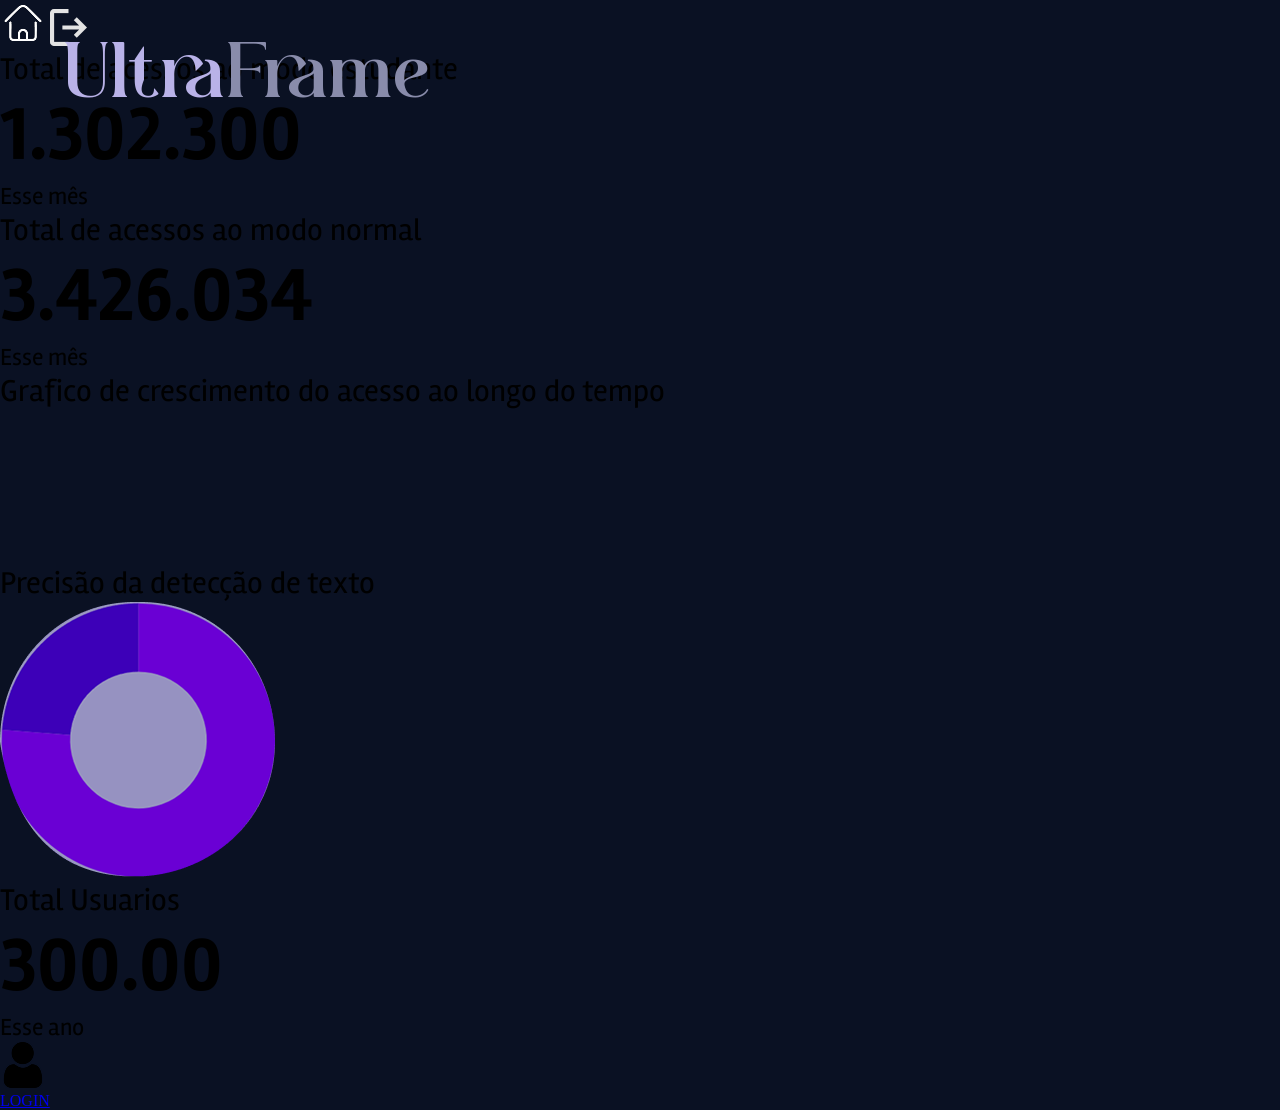
==== index.html @ 5a86b037 "style:Estilizando o titulo" ====
<!DOCTYPE html>
<html lang="en">
<head>
    <meta charset="UTF-8">
    <meta name="viewport" content="width=device-width, initial-scale=1.0">
    <link rel="preconnect" href="https://fonts.googleapis.com">
    <link rel="preconnect" href="https://fonts.gstatic.com" crossorigin>
    <link href="https://fonts.googleapis.com/css2?family=Rambla:ital,wght@0,400;0,700;1,400;1,700&display=swap" rel="stylesheet">
    <!-- Link CSS Externo -->
     <link rel="stylesheet" href="src/css/estilo.css">
    <title>Home</title>
</head>
<body>

    <h1><span>Ultra</span>Frame</h1>

    <main>
        <section class="cards">

            <div id="card_lateral">
                <img src="./src/assets/casa.png" alt="Ícone Casa" id="icone_casa">
                <img src="./src/assets/saida.png" alt="Deslogar" id="icone_saida">
            </div>

            <section id="cards_esquerda">

                <div id="card_estudantes" >
                    <h3>Total de acessos ao modo estudante</h3>
                    <h2>1.302.300</h2>
                    <h4>Esse mês</h4>
                </div>

                <div id="card_normal">
                    <h3>Total de acessos ao modo normal</h3>
                    <h2>3.426.034</h2>
                    <h4>Esse mês</h4>
                </div>

                <div id="grafico_linha">
                    <h3>Grafico de crescimento do acesso ao longo do tempo</h3>
                    <canvas id="grafico"></canvas>
                </div>

            </section>

            <section id="cards_direita">

                <div id="grafico_pizza">
                    <h3>Precisão da detecção de texto</h3>
                    <img src="./src/assets/grafico_pizza.png" alt="Grafico">
                </div>

                <div>
                    <h3>Total Usuarios</h3>
                    <h2>300.00</h2>
                    <h4>Esse ano</h4>
                </div>

                <div id="login">
                    <img src="./src/assets/login.png" alt="Login">
                </div>

            </section>

        </section>

        <nav>
            <a href="./src/pages/login.html">LOGIN</a>
        </nav>
        
    </main>

     <!-- JS EXTERNO -->
     <script src="./src/js/script.js"></script>
</body>
</html>
---- src/css/estilo.css ----
:root{
    --color1:#0A1123;
    --color2:#8387C4;
    --color3:#9692C1;
    --color4:#B9B2E8;
    --color5:#D9D9D9;
    --color6:#898CAB;
    --font-text:Arial, Helvetica, sans-serif;
    --font-family: 'Rambla', sans-serif;
}
@font-face {
    font-family: 'Mikalea';
    src: url('../fonts/Mikalea.ttf') format('truetype');
    font-weight: normal;
    font-style: normal;
}

*{
    margin:0;
    padding:0;
    box-sizing:border-box;
}


h1{
    font-family: 'Mikalea', serif;
    color: var(--color6);
    font-size:78.75px;
    font-weight: 400;
    width: 368px;
    height: 76px;
    position: absolute;
    left: 63px;
    top: 37px;
}

span{
    font-family: 'Mikalea', serif;
    color: var(--color4);
    font-size:78.75px;
}

h2{
    font-family: var(--font-family);
    font-weight: 700;
    font-size: 76.3px;
}

h3{
    font-family: var(--font-family);
    font-weight: 400;
    font-size: 30.7px;
}

h4{
    font-family: var(--font-family);
    font-weight: 400;
    font-size: 23.71px;
}


body{
    background-color: var(--color1);
}
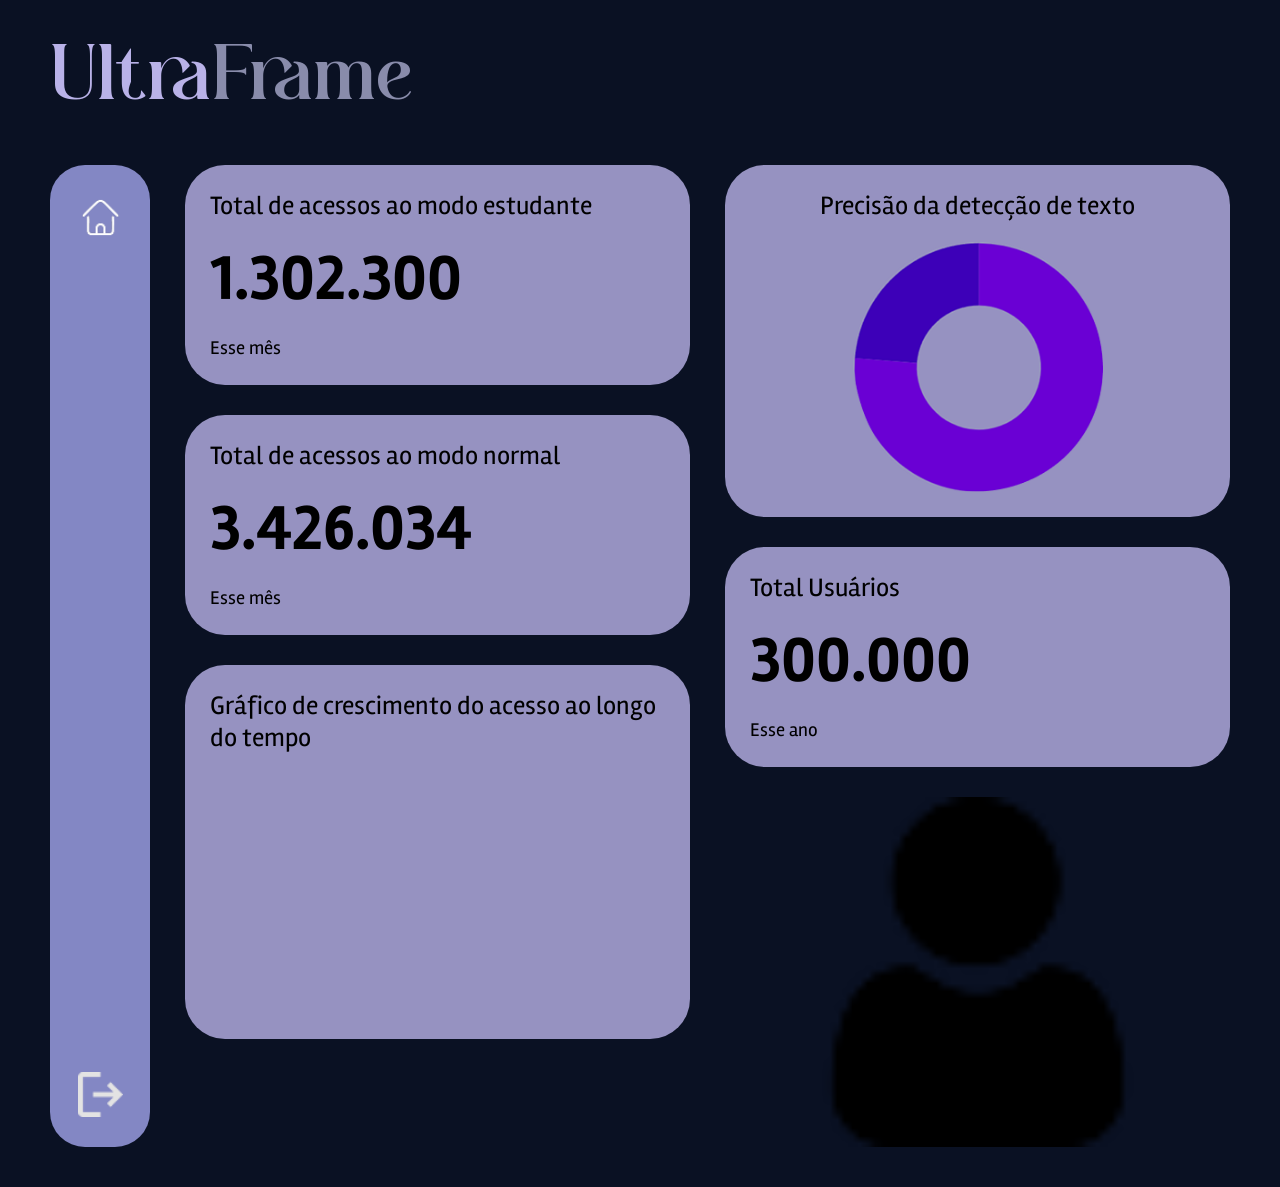
==== commit 76c4f5c4: "style:Estilizando os cards" ====
--- a/index.html
+++ b/index.html
@@ -15,60 +15,81 @@
     <h1><span>Ultra</span>Frame</h1>
 
     <main>
-        <section class="cards">
 
-            <div id="card_lateral">
-                <img src="./src/assets/casa.png" alt="Ícone Casa" id="icone_casa">
-                <img src="./src/assets/saida.png" alt="Deslogar" id="icone_saida">
+    <section class="cards">
+
+        <!-- MENU LATERAL -->
+        <div id="card_lateral">
+            <img src="./src/assets/casa.png" alt="Ícone Casa" id="icone_casa">
+
+            <img src="./src/assets/saida.png" alt="Deslogar" id="icone_saida">
+        </div>
+
+        <!-- CARDS ESQUERDA -->
+        <section id="cards_esquerda">
+
+            <div class="card" id="card_estudantes">
+
+                <h3>Total de acessos ao modo estudante</h3>
+
+                <h2>1.302.300</h2>
+
+                <h4>Esse mês</h4>
+
             </div>
 
-            <section id="cards_esquerda">
+            <div class="card" id="card_normal">
 
-                <div id="card_estudantes" >
-                    <h3>Total de acessos ao modo estudante</h3>
-                    <h2>1.302.300</h2>
-                    <h4>Esse mês</h4>
-                </div>
+                <h3>Total de acessos ao modo normal</h3>
 
-                <div id="card_normal">
-                    <h3>Total de acessos ao modo normal</h3>
-                    <h2>3.426.034</h2>
-                    <h4>Esse mês</h4>
-                </div>
+                <h2>3.426.034</h2>
 
-                <div id="grafico_linha">
-                    <h3>Grafico de crescimento do acesso ao longo do tempo</h3>
-                    <canvas id="grafico"></canvas>
-                </div>
+                <h4>Esse mês</h4>
 
-            </section>
+            </div>
 
-            <section id="cards_direita">
+            <div class="card" id="grafico_linha">
 
-                <div id="grafico_pizza">
-                    <h3>Precisão da detecção de texto</h3>
-                    <img src="./src/assets/grafico_pizza.png" alt="Grafico">
-                </div>
+                <h3>Gráfico de crescimento do acesso ao longo do tempo</h3>
 
-                <div>
-                    <h3>Total Usuarios</h3>
-                    <h2>300.00</h2>
-                    <h4>Esse ano</h4>
-                </div>
+                <canvas id="grafico"></canvas>
 
-                <div id="login">
-                    <img src="./src/assets/login.png" alt="Login">
-                </div>
-
-            </section>
+            </div>
 
         </section>
 
-        <nav>
-            <a href="./src/pages/login.html">LOGIN</a>
-        </nav>
-        
-    </main>
+        <!-- CARDS DIREITA -->
+        <section id="cards_direita">
+
+            <div class="card" id="grafico_pizza">
+
+                <h3>Precisão da detecção de texto</h3>
+
+                <img src="./src/assets/grafico_pizza.png" alt="Gráfico Pizza">
+
+            </div>
+
+            <div class="card" id="usuarios">
+
+                <h3>Total Usuários</h3>
+
+                <h2>300.000</h2>
+
+                <h4>Esse ano</h4>
+
+            </div>
+
+            <div id="login">
+
+                <img src="./src/assets/login.png" alt="Login">
+
+            </div>
+
+        </section>
+
+    </section>
+
+</main>
 
      <!-- JS EXTERNO -->
      <script src="./src/js/script.js"></script>
--- a/src/css/estilo.css
+++ b/src/css/estilo.css
@@ -5,14 +5,13 @@
     --color4:#B9B2E8;
     --color5:#D9D9D9;
     --color6:#898CAB;
-    --font-text:Arial, Helvetica, sans-serif;
-    --font-family: 'Rambla', sans-serif;
-}
+
+    --font-family:'Rambla', sans-serif;
+}
+
 @font-face {
-    font-family: 'Mikalea';
-    src: url('../fonts/Mikalea.ttf') format('truetype');
-    font-weight: normal;
-    font-style: normal;
+    font-family:'Mikalea';
+    src:url('../fonts/Mikalea.ttf') format('truetype');
 }
 
 *{
@@ -21,44 +20,218 @@
     box-sizing:border-box;
 }
 
+body{
+    background-color:var(--color1);
+    padding:40px 50px;
+    min-height:100vh;
+}
+
+/* TITULO */
 
 h1{
-    font-family: 'Mikalea', serif;
-    color: var(--color6);
-    font-size:78.75px;
-    font-weight: 400;
-    width: 368px;
-    height: 76px;
-    position: absolute;
-    left: 63px;
-    top: 37px;
+    font-family:'Mikalea', serif;
+    font-size:78px;
+    font-weight:400;
+
+    color:var(--color6);
+
+    margin-bottom:50px;
 }
 
 span{
-    font-family: 'Mikalea', serif;
-    color: var(--color4);
-    font-size:78.75px;
-}
+    color:var(--color4);
+}
+
+/* TEXTOS */
 
 h2{
-    font-family: var(--font-family);
-    font-weight: 700;
-    font-size: 76.3px;
+    font-family:var(--font-family);
+    font-size:clamp(40px, 5vw, 76px);
+    font-weight:700;
 }
 
 h3{
-    font-family: var(--font-family);
-    font-weight: 400;
-    font-size: 30.7px;
+    font-family:var(--font-family);
+    font-size:clamp(18px, 2vw, 30px);
+    font-weight:400;
 }
 
 h4{
-    font-family: var(--font-family);
-    font-weight: 400;
-    font-size: 23.71px;
-}
-
-
-body{
-    background-color: var(--color1);
+    font-family:var(--font-family);
+    font-size:clamp(14px, 1.5vw, 23px);
+    font-weight:400;
+}
+
+/* AREA GERAL */
+
+.cards{
+    display:flex;
+    gap:35px;
+    align-items:stretch; /* faz tudo acompanhar altura */
+}
+
+/* MENU LATERAL */
+
+#card_lateral{
+    width:100px;
+
+    background-color:var(--color2);
+
+    border-radius:35px;
+
+    display:flex;
+    flex-direction:column;
+    justify-content:space-between;
+    align-items:center;
+
+    padding:30px 0;
+
+    align-self:stretch; /* acompanha toda altura */
+}
+
+/* COLUNAS */
+
+#cards_esquerda,
+#cards_direita{
+    flex:1;
+
+    display:flex;
+    flex-direction:column;
+
+    gap:30px;
+}
+
+/* LOGIN */
+
+#login{
+    display:flex;
+
+    justify-content:flex-end; /* joga pra direita */
+    align-items:flex-start;   /* joga pra cima */
+
+    width:100%;
+}
+
+#login img{
+    width:100%;
+    max-width:350px;
+}
+/* MENU LATERAL */
+
+#card_lateral{
+    width:100px;
+    min-height:80vh;
+
+    background-color:var(--color2);
+
+    border-radius:35px;
+
+    display:flex;
+    flex-direction:column;
+    justify-content:space-between;
+    align-items:center;
+
+    padding:30px 0;
+}
+
+/* ICONES */
+
+#icone_casa,
+#icone_saida{
+    width:45px;
+}
+
+/* COLUNAS */
+
+#cards_esquerda,
+#cards_direita{
+    flex:1;
+
+    display:flex;
+    flex-direction:column;
+
+    gap:30px;
+}
+
+/* CARDS */
+
+.card{
+    background-color:var(--color3);
+
+    border-radius:40px;
+
+    padding:25px;
+
+    width:100%;
+}
+
+/* CARDS DE TEXTO */
+
+#card_estudantes,
+#card_normal,
+#usuarios{
+    min-height:220px;
+
+    display:flex;
+    flex-direction:column;
+}
+
+/* H2 NO MEIO */
+
+#card_estudantes h2,
+#card_normal h2,
+#usuarios h2{
+    margin:auto 0;
+}
+
+/* GRAFICO LINHA */
+
+#grafico_linha{
+    min-height:350px;
+
+    display:flex;
+    flex-direction:column;
+
+    align-items:center;
+
+    gap:20px;
+}
+
+#grafico{
+    width:90% !important;
+    height:240px !important;
+}
+
+/* GRAFICO PIZZA */
+
+#grafico_pizza{
+    min-height:350px;
+
+    display:flex;
+    flex-direction:column;
+
+    justify-content:center;
+    align-items:center;
+
+    text-align:center;
+
+    gap:20px;
+}
+
+#grafico_pizza img{
+    width:70%;
+    max-width:250px;
+}
+
+/* LOGIN */
+
+#login{
+    display:flex;
+    justify-content:center;
+    align-items:center;
+}
+
+#login img{
+    width:100%;
+    max-width:350px;
 }
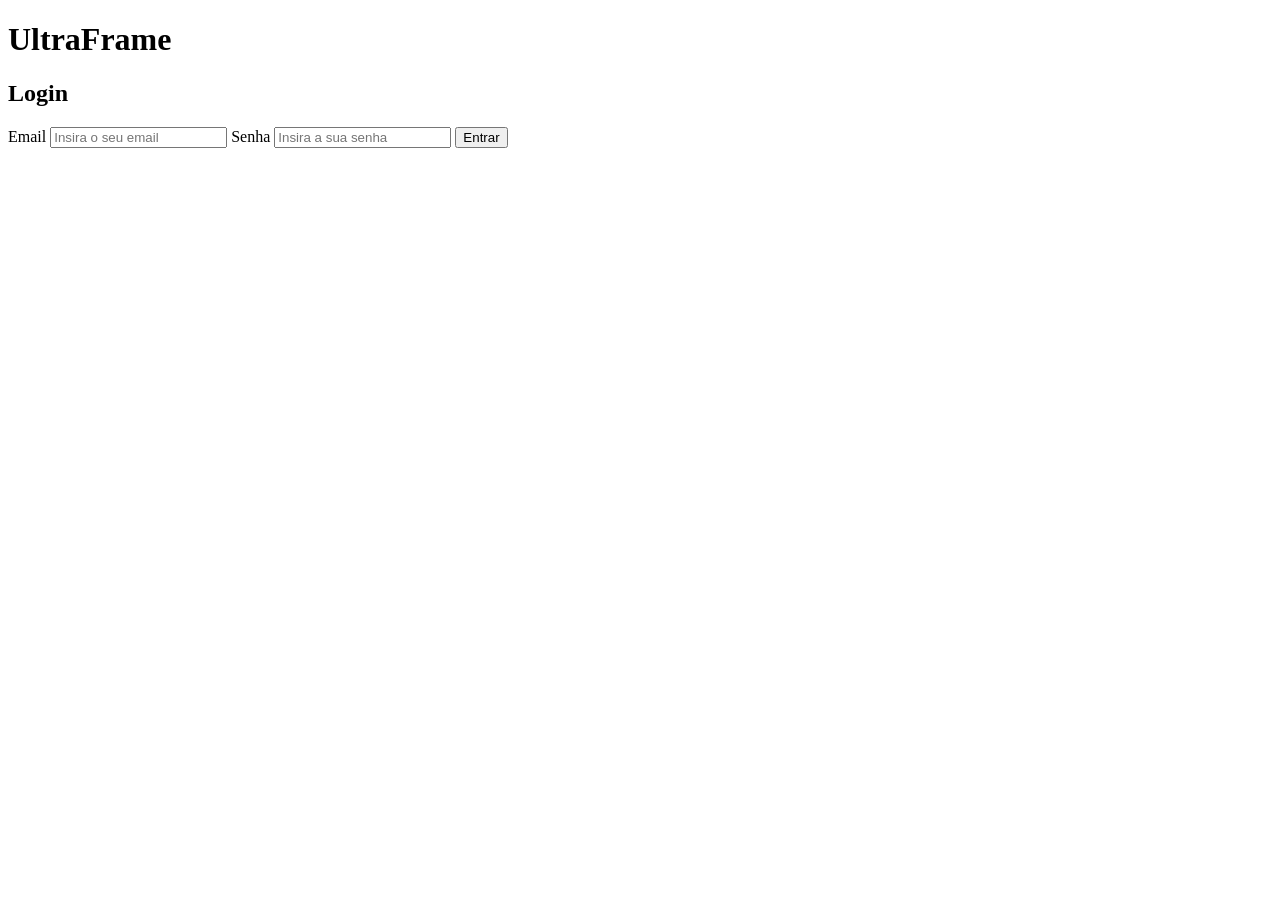
==== commit f070e35b: "fix: Arrumando os caminhos" ====
--- a/index.html
+++ b/index.html
@@ -6,92 +6,50 @@
     <link rel="preconnect" href="https://fonts.googleapis.com">
     <link rel="preconnect" href="https://fonts.gstatic.com" crossorigin>
     <link href="https://fonts.googleapis.com/css2?family=Rambla:ital,wght@0,400;0,700;1,400;1,700&display=swap" rel="stylesheet">
-    <!-- Link CSS Externo -->
-     <link rel="stylesheet" href="src/css/estilo.css">
-    <title>Home</title>
+
+    <!-- CSS EXTERNO -->
+     <link rel="stylesheet" href="../css/login.css">
+
+    <title>UltraFrame</title>
 </head>
 <body>
+    <div class="container">
+        <!-- LOGO -->
+         <h1 class="logo">
+            <span class="ultra">Ultra</span>Frame 
+         </h1>
 
-    <h1><span>Ultra</span>Frame</h1>
+         <!-- CAIXA DE LOGIN -->
+          <div class="login-box">
+            <h2>Login</h2>
 
-    <main>
+             <!-- EMAIL -->
+            <label>Email</label>
 
-    <section class="cards">
+            <input 
+                type="email"
+                placeholder="Insira o seu email"
+            >
 
-        <!-- MENU LATERAL -->
-        <div id="card_lateral">
-            <img src="./src/assets/casa.png" alt="Ícone Casa" id="icone_casa">
+            <!-- SENHA -->
+             <label>Senha</label>
 
-            <img src="./src/assets/saida.png" alt="Deslogar" id="icone_saida">
-        </div>
+            <input 
+                type="password"
+                placeholder="Insira a sua senha"
+            >
 
-        <!-- CARDS ESQUERDA -->
-        <section id="cards_esquerda">
+            <!-- BOTÃO -->
+             <button>
+                Entrar
+             </button>
 
-            <div class="card" id="card_estudantes">
+          </div>
 
-                <h3>Total de acessos ao modo estudante</h3>
+    </div>
 
-                <h2>1.302.300</h2>
-
-                <h4>Esse mês</h4>
-
-            </div>
-
-            <div class="card" id="card_normal">
-
-                <h3>Total de acessos ao modo normal</h3>
-
-                <h2>3.426.034</h2>
-
-                <h4>Esse mês</h4>
-
-            </div>
-
-            <div class="card" id="grafico_linha">
-
-                <h3>Gráfico de crescimento do acesso ao longo do tempo</h3>
-
-                <canvas id="grafico"></canvas>
-
-            </div>
-
-        </section>
-
-        <!-- CARDS DIREITA -->
-        <section id="cards_direita">
-
-            <div class="card" id="grafico_pizza">
-
-                <h3>Precisão da detecção de texto</h3>
-
-                <img src="./src/assets/grafico_pizza.png" alt="Gráfico Pizza">
-
-            </div>
-
-            <div class="card" id="usuarios">
-
-                <h3>Total Usuários</h3>
-
-                <h2>300.000</h2>
-
-                <h4>Esse ano</h4>
-
-            </div>
-
-            <div id="login">
-
-                <img src="./src/assets/login.png" alt="Login">
-
-            </div>
-
-        </section>
-
-    </section>
-
-</main>
-
-     <!-- JS EXTERNO -->
+    <!-- JS EXTERNO -->
      <script src="./src/js/script.js"></script>
+     
 </body>
 </html>
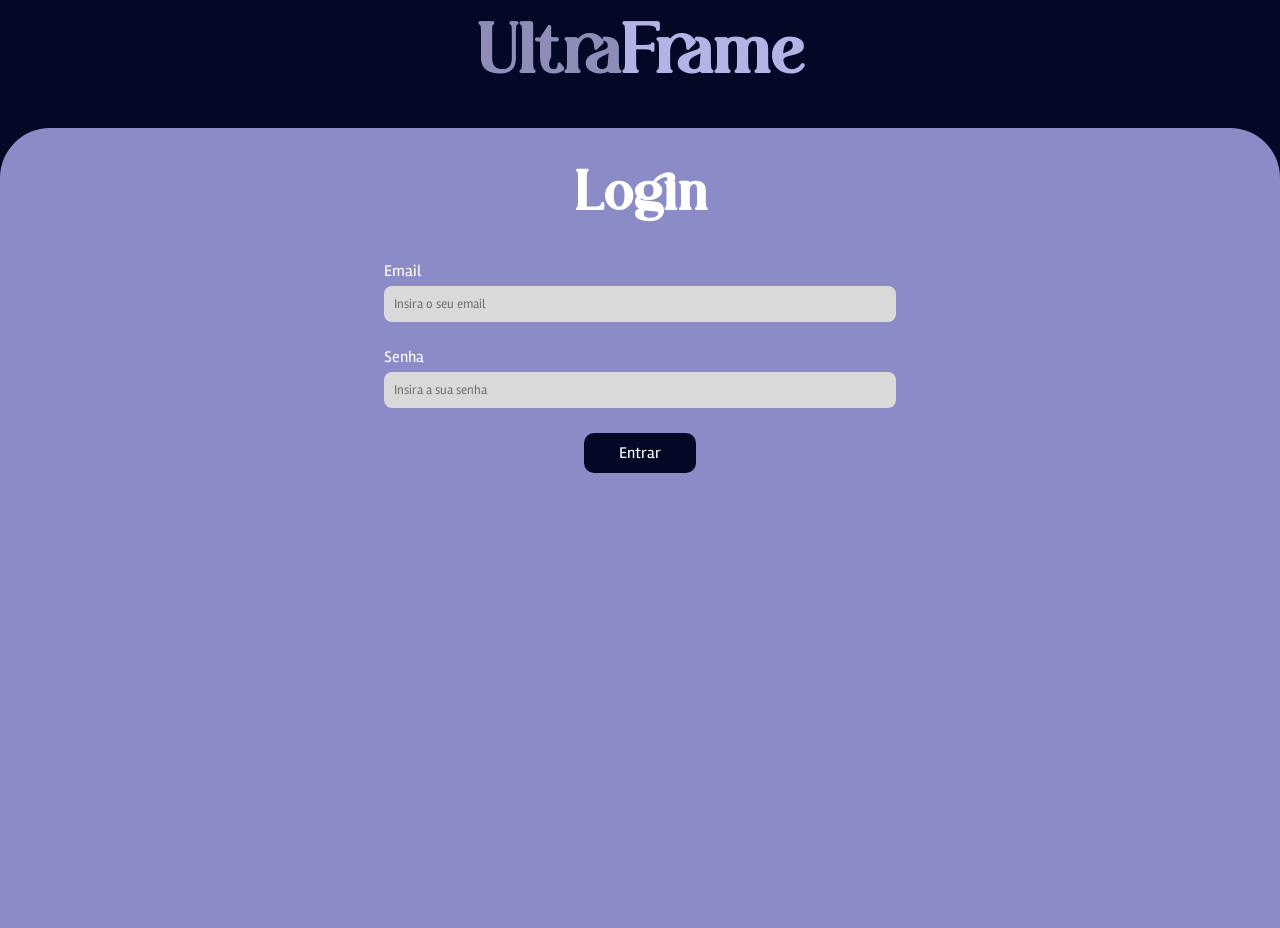
==== commit 4703b81a: "feat: Coneção das paginas" ====
--- a/index.html
+++ b/index.html
@@ -8,7 +8,7 @@
     <link href="https://fonts.googleapis.com/css2?family=Rambla:ital,wght@0,400;0,700;1,400;1,700&display=swap" rel="stylesheet">
 
     <!-- CSS EXTERNO -->
-     <link rel="stylesheet" href="../css/login.css">
+     <link rel="stylesheet" href="./src/css/estilo.css">
 
     <title>UltraFrame</title>
 </head>
@@ -40,9 +40,11 @@
             >
 
             <!-- BOTÃO -->
-             <button>
-                Entrar
-             </button>
+             <a href="./src/pages/home.html">
+                <button>
+                    Entrar
+                </button>
+             </a>
 
           </div>
 
--- a/src/css/estilo.css
+++ b/src/css/estilo.css
@@ -0,0 +1,106 @@
+/* fonte */
+@font-face {
+    font-family: "Mikalea";
+    src: url("../fonts/Mikalea.ttf");
+}
+
+
+/* cores */
+:root{
+    --color1:#020826;
+    --color2:#8b8bc7;
+    --color3:#b3b3e6;
+    --color4:#d9d9d9;
+    --color5:#ffffff;
+    --color6:#8d8db8;
+    --font-family: 'Rambla', sans-serif;
+}
+
+*{
+    margin:0;
+    padding: 0;
+    box-sizing: border-box;
+}
+
+/* fundo */
+body{
+    background-color: var(--color1);
+    height: 900px;
+    font-family: "Rambla";
+
+}
+
+/* container */
+.container{
+    width: 100%;
+    height: 900px;
+}
+
+/* logo */
+.logo{
+    text-align: center;
+    color: var(--color3);
+    font-size: 70px;
+    margin-top: 20px;
+    font-family: "Mikalea";
+}
+
+.ultra{
+    color: var(--color6);
+}
+
+/* caixa de login */
+.login-box{
+    width: 100%;
+    height: 800px;
+    background-color: var(--color2);
+    margin: 40px auto;
+    border-radius: 50px 50px 0 0;
+    display: flex;
+    flex-direction: column;
+    align-items: center;
+    padding-top: 40px;
+}
+
+/* título login */
+.login-box h2{
+    color: var(--color5);
+    font-size: 55px;
+    margin-bottom: 40px;
+    font-family: "Mikalea";
+}
+
+.login-box label{
+    width: 40%;
+    color: var(--color5);
+    margin-bottom: 5px;
+    font-family: "Rambla";
+    font-size: 40.37;
+}
+
+/* inputs */
+.login-box input{
+    width: 40%;
+    padding: 10px;
+    border:none;
+    border-radius: 8px;
+    background-color: var(--color4);
+    margin-bottom: 25px;
+    font-family: "Rambla";
+    font-size: 40.37;
+
+}
+
+/* botão */
+.login-box button{
+    padding: 10px 35px;
+    border:none;
+    border-radius: 10px;
+    background-color: var(--color1);
+    color: var(--color5);
+    font-size: 16px;
+    cursor: pointer;
+    font-family: "Rambla";
+    font-size: 40.37;
+
+}
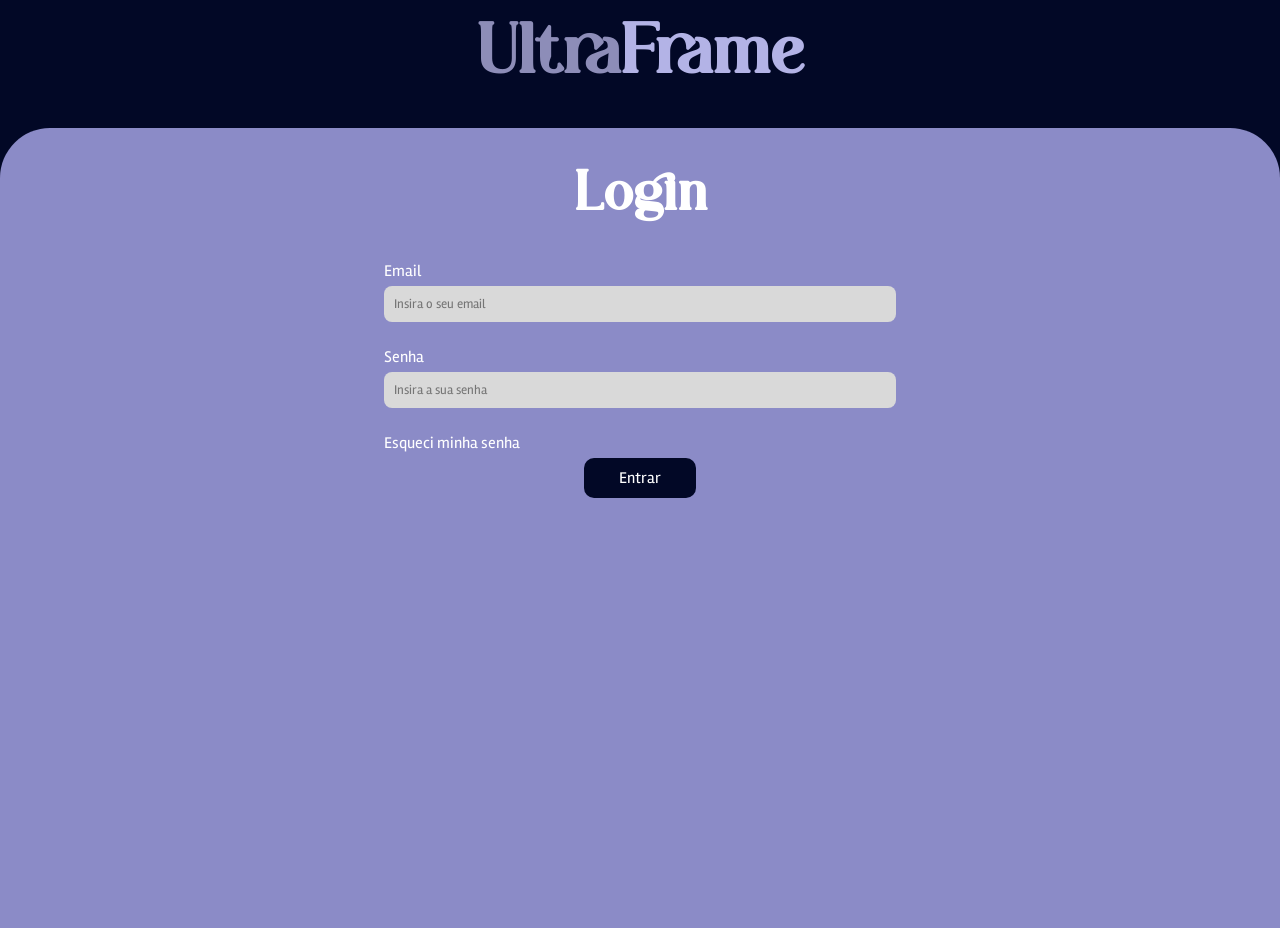
==== commit 4b5f162e: "Feat: Criando função de recuperar senha" ====
--- a/index.html
+++ b/index.html
@@ -10,7 +10,7 @@
     <!-- CSS EXTERNO -->
      <link rel="stylesheet" href="./src/css/estilo.css">
 
-    <title>UltraFrame</title>
+    <title>UltraFrame - Login</title>
 </head>
 <body>
     <div class="container">
@@ -29,6 +29,7 @@
             <input 
                 type="email"
                 placeholder="Insira o seu email"
+                id="email"
             >
 
             <!-- SENHA -->
@@ -37,14 +38,16 @@
             <input 
                 type="password"
                 placeholder="Insira a sua senha"
+                id="senha"
             >
+            <!--Esqueci a senha -->
+            <a href="#" id="esqueci-senha" class="btn-esqueci-senha">Esqueci minha senha</a>
 
             <!-- BOTÃO -->
-             <a href="./src/pages/home.html">
-                <button>
+             <div id="mensagem"></div>
+                <button type="button" onclick="logar(); return false">
                     Entrar
                 </button>
-             </a>
 
           </div>
 
--- a/src/css/estilo.css
+++ b/src/css/estilo.css
@@ -103,4 +103,25 @@
     font-family: "Rambla";
     font-size: 40.37;
 
+}
+#mensagem{
+    position: fixed;
+    justify-content: center; 
+    align-items: center;
+    background-color:var(--color1);
+    color: white;
+    padding: 30px 70px;
+    border-radius: 10px;
+    font-family: Arial;
+    opacity: 0;
+    transition: 0.5s;
+    font-size: 20px;
+}
+.btn-esqueci-senha{
+    width: 40%;
+    color: var(--color5);
+    margin-bottom: 5px;
+    font-family: "Rambla";
+    font-size: 40.37;
+    text-decoration: none;
 }
